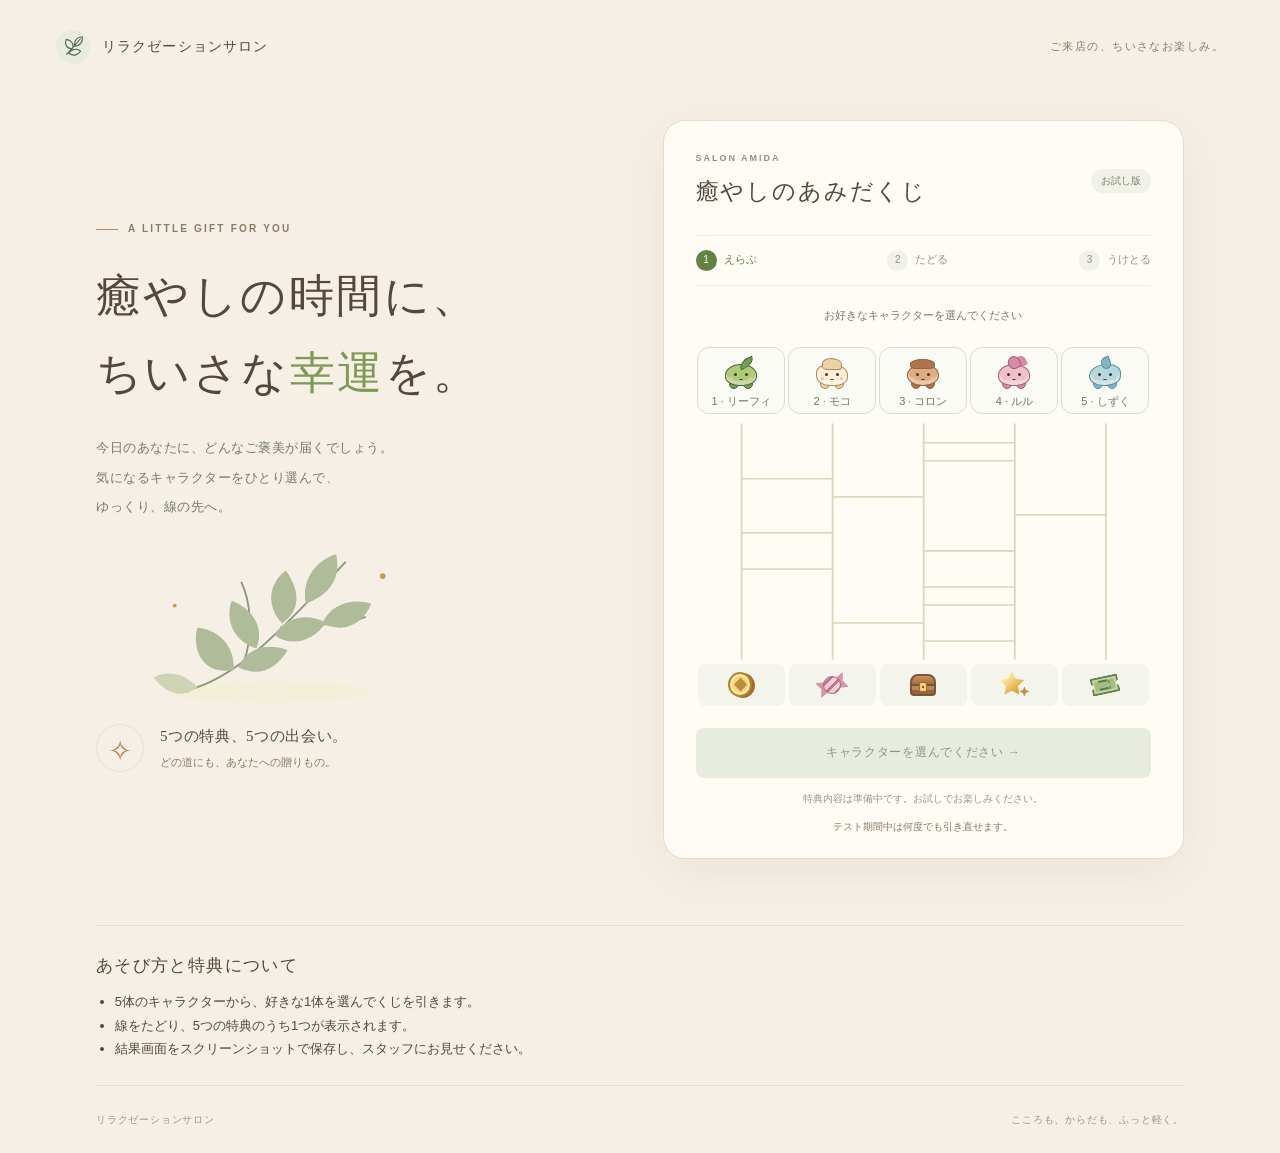
==== index.html @ 189f9cfc "Illustrate reward markers and reveal all goal prizes after the draw" ====
<!doctype html>
<html lang="ja">
<head>
  <meta charset="UTF-8">
  <meta name="viewport" content="width=device-width, initial-scale=1">
  <meta name="theme-color" content="#526657">
  <meta name="description" content="リラクゼーションサロンの、ちいさなお楽しみ。5つの特典につながるあみだくじ。">
  <title>癒やしのあみだくじ</title>
  <link rel="icon" href="./leaf.svg" type="image/svg+xml">
  <link rel="stylesheet" href="./style.css">
  <script src="./config.js" defer></script>
  <script src="./amida.js" defer></script>
  <script src="./storage.js" defer></script>
  <script src="./app.js" defer></script>
</head>
<body>
  <header class="site-header">
    <a class="brand" href="./" aria-label="トップページ"><img src="./leaf.svg" width="34" height="34" alt=""><span id="salon-name">リラクゼーションサロン</span></a>
    <span class="header-note">ご来店の、ちいさなお楽しみ。</span>
  </header>
  <main>
    <section class="intro" aria-labelledby="page-title">
      <p class="eyebrow"><span></span> A LITTLE GIFT FOR YOU</p>
      <h1 id="page-title">癒やしの時間に、<br>ちいさな<span class="accent">幸運</span>を。</h1>
      <p class="intro-copy">今日のあなたに、どんなご褒美が届くでしょう。<br>気になるキャラクターをひとり選んで、<br class="desktop-break">ゆっくり、線の先へ。</p>
      <div class="botanical" aria-hidden="true">
        <svg viewBox="0 0 300 180" fill="none"><ellipse cx="145" cy="160" rx="109" ry="11" fill="#e9e9df"/><path d="M63 157C115 143 165 88 226 23M119 128C129 98 126 65 116 44M157 92C191 88 221 91 247 81" stroke="#869682" stroke-width="2"/><path d="M108 137C73 143 64 112 70 92C94 95 110 113 108 137ZM132 114C104 105 100 80 106 64C128 72 141 93 132 114ZM159 88C140 66 147 44 163 32C178 53 179 74 159 88ZM184 67C179 42 195 21 216 15C221 39 211 57 184 67ZM113 134C124 109 150 110 165 116C151 138 133 144 113 134ZM151 100C165 78 189 78 205 87C192 107 168 113 151 100ZM201 88C211 66 234 61 253 67C244 88 225 99 201 88Z" fill="#a9b6a0"/><path d="M70 155C56 139 35 137 24 145C38 163 55 167 70 155Z" fill="#c6cebc"/><circle cx="265" cy="38" r="3" fill="#b8995f"/><circle cx="46" cy="69" r="2" fill="#b8995f"/></svg>
      </div>
      <div class="gift-note"><span class="gift-symbol" aria-hidden="true">✧</span><div><strong>5つの特典、5つの出会い。</strong><p>どの道にも、あなたへの贈りもの。</p></div></div>
    </section>

    <section class="game-card" aria-labelledby="game-title">
      <div class="card-heading"><div><p class="eyebrow">SALON AMIDA</p><h2 id="game-title">癒やしのあみだくじ</h2></div><span class="pill" id="preview-badge">お試し版</span></div>
      <ol class="steps" aria-label="くじの流れ"><li class="current" id="step-1" aria-current="step"><span>1</span>えらぶ</li><li id="step-2"><span>2</span>たどる</li><li id="step-3"><span>3</span>うけとる</li></ol>
      <p class="instruction" id="instruction" role="status" aria-live="polite">お好きなキャラクターを選んでください</p>
      <div class="board-wrap" id="result-board" role="region" aria-label="あみだくじの道と特典" tabindex="-1">
        <div class="choices" role="group" aria-label="キャラクターを選ぶ"></div>
        <div class="ladder-stage"><div id="walker" aria-hidden="true" hidden></div><svg id="ladder" viewBox="0 0 500 300" preserveAspectRatio="none" role="img" aria-label="5本の縦線を横線でつないだあみだくじ"><g id="lines"></g><path id="trace" fill="none" stroke="#b08d50" stroke-width="5" stroke-linecap="round" stroke-linejoin="round"/></svg></div>
        <div class="destinations" id="destinations" role="list" aria-label="5つの特典の到着地点"></div>
      </div>
      <button class="primary-button" id="start" type="button" disabled>キャラクターを選んでください <span aria-hidden="true">→</span></button>
      <p class="small-note" id="demo-note">特典内容は準備中です。お試しでお楽しみください。</p>
      <p class="participation-note" id="participation-note"></p>
      <noscript><p>あみだくじを使うには、ブラウザのJavaScriptを有効にしてください。</p></noscript>
    </section>
  </main>
  <section class="howto" aria-labelledby="howto-title"><h2 id="howto-title">あそび方と特典について</h2><ul><li>5体のキャラクターから、好きな1体を選んでくじを引きます。</li><li>線をたどり、5つの特典のうち1つが表示されます。</li><li>結果画面をスクリーンショットで保存し、スタッフにお見せください。</li></ul></section>
  <footer><span id="footer-name">RELAXATION SALON</span><p>こころも、からだも、ふっと軽く。</p></footer>
  <dialog id="result-dialog" aria-labelledby="result-title" aria-describedby="result-description">
    <div class="result-body"><p class="eyebrow">A GIFT FOR YOU</p><span id="result-icon" class="result-icon" aria-hidden="true"></span><p class="result-lead">あなたに届いたのは</p><h2 id="result-title"></h2><p id="result-description"></p><p id="result-date" class="small-note"></p><p class="result-disclaimer" id="result-disclaimer"></p><button class="primary-button" id="close-result" type="button" autofocus>結果の道をみる <span aria-hidden="true">→</span></button><p class="small-note">この画面をスクリーンショットで保存し、スタッフにお見せください。</p><button class="retry-button" id="retry" type="button" hidden>もう一度引く ↻</button></div>
  </dialog>
</body>
</html>
---- style.css ----
:root{color-scheme:light;--bg:#f7f6f0;--paper:#fffefa;--ink:#34483d;--muted:#778075;--green:#526657;--line:#d6ddcf;--gold:#b08d50;--serif:"Yu Mincho","Hiragino Mincho ProN",Georgia,serif;--sans:"Yu Gothic","Hiragino Kaku Gothic ProN",Meiryo,sans-serif}
*{box-sizing:border-box}body{margin:0;background:var(--bg);color:var(--ink);font-family:var(--sans);font-size:14px;line-height:1.8;-webkit-font-smoothing:antialiased}button,a{-webkit-tap-highlight-color:transparent}button{font:inherit;cursor:pointer}button:disabled{cursor:default}button:focus-visible,a:focus-visible{outline:3px solid var(--gold);outline-offset:5px}[hidden]{display:none!important}.site-header{max-width:1280px;margin:auto;padding:30px 56px;display:flex;align-items:center;justify-content:space-between;gap:24px}.brand{display:flex;gap:12px;align-items:center;text-decoration:none;color:var(--ink);font-size:14px;letter-spacing:.08em}.brand span{overflow-wrap:anywhere}.header-note{color:var(--muted);font-size:11px;letter-spacing:.13em}main{max-width:1168px;margin:26px auto 66px;padding:0 40px;display:grid;grid-template-columns:1fr 1.05fr;align-items:center;gap:70px}.intro{padding-top:15px}.eyebrow{font-size:10px;letter-spacing:.22em;font-weight:600;color:var(--muted);margin:0 0 20px;display:flex;align-items:center;gap:10px}.eyebrow>span{width:22px;height:1px;background:var(--gold)}h1{font-family:var(--serif);font-weight:500;font-size:clamp(31px,3.5vw,46px);line-height:1.7;letter-spacing:.055em;margin:0 0 22px}.accent{color:#819276}.intro-copy{color:#747c70;font-size:13px;line-height:2.3;letter-spacing:.04em;margin:0}.botanical{width:285px;margin:18px 0 10px 35px}.botanical svg{width:100%;display:block}.gift-note{display:flex;align-items:center;gap:16px;margin-top:12px}.gift-symbol{font-size:29px;font-weight:300;color:var(--gold);border:1px solid #e2e3d7;border-radius:50%;width:48px;height:48px;display:grid;place-items:center}.gift-note strong{font-family:var(--serif);font-weight:500;font-size:15px;letter-spacing:.04em}.gift-note p{font-size:11px;color:var(--muted);margin:3px 0 0}.game-card{background:var(--paper);border:1px solid #e4e7dc;border-radius:22px;padding:29px 32px 22px;box-shadow:0 15px 48px #394b3910;min-width:0}.card-heading{display:flex;justify-content:space-between;align-items:center;gap:12px}.card-heading .eyebrow{font-size:9px;margin-bottom:5px;color:#8c947f}h2{font-family:var(--serif);font-weight:500;letter-spacing:.08em;font-size:23px;margin:0}.pill{background:#f0f1e8;color:#7a846b;border-radius:30px;padding:3px 10px;font-size:10px;white-space:nowrap}.steps{list-style:none;display:flex;gap:12px;justify-content:space-between;margin:22px 0 20px;padding:14px 0;border-top:1px solid #eef0e8;border-bottom:1px solid #eef0e8;color:#8e9589;font-size:11px}.steps li{display:flex;align-items:center;gap:7px}.steps li>span{display:grid;place-items:center;width:21px;height:21px;border-radius:50%;background:#eff1ea;font-size:10px}.steps .current{color:var(--green)}.steps .current>span{color:white;background:var(--green)}.instruction{text-align:center;min-height:24px;font-size:11px;margin:0 0 17px;color:#747d70}.board-wrap{margin:0 0 22px}.choices,.destinations{display:grid;grid-template-columns:repeat(5,minmax(0,1fr));gap:0}.choice{justify-self:center;border:1px solid #d9decf;border-radius:50%;height:44px;width:44px;background:#fafbf5;color:#6c7c60;font:20px Georgia,serif;transition:background .18s,color .18s,transform .18s}.choice:hover:not(:disabled){background:#e7ecdf;transform:translateY(-2px)}.choice.selected{background:var(--green);color:white;border-color:var(--green);box-shadow:0 0 0 5px #eef1e8}.choice:disabled:not(.selected){opacity:.5}#ladder{display:block;width:100%;height:235px;overflow:visible;margin:10px 0 0}#lines{stroke:var(--line);stroke-width:2;stroke-linecap:round}.destinations{padding-top:5px;align-items:start;min-height:36px}.destination{justify-self:center;display:grid;place-items:center;min-height:30px;width:calc(100% - 8px);color:#a5af94;background:#f3f4ec;border-radius:8px;font-size:19px;padding:2px 3px;overflow-wrap:anywhere;text-align:center}.destination.won{color:#8e6a30;background:#f5eedf;font-size:11px;font-weight:600}.primary-button{display:flex;align-items:center;justify-content:center;gap:16px;width:100%;min-height:50px;padding:12px 15px;background:var(--green);border:1px solid transparent;border-radius:8px;color:#fff;font-size:12px;letter-spacing:.06em;transition:background .2s}.primary-button:hover:not(:disabled){background:#3e5444}.primary-button:disabled{color:#8d9684;background:#e8ecdf}.primary-button span{font-size:18px;line-height:1}.small-note{color:#919788;font-size:10px;text-align:center;margin:12px 0 0}.howto{max-width:1088px;margin:0 auto;display:flex;align-items:center;justify-content:space-between;gap:24px;padding:25px 0;border-top:1px solid #dfe3d7;border-bottom:1px solid #dfe3d7}.howto .eyebrow{margin:0;font-size:9px;white-space:nowrap}.howto>div{display:flex;align-items:center;gap:12px}.howto>div>span{font:italic 20px Georgia,serif;color:#a0ab91}.howto p{font-size:11px;color:#7a8373;margin:0}footer{display:flex;justify-content:space-between;max-width:1088px;margin:25px auto 24px;color:#92988b;font-size:10px;letter-spacing:.08em}footer p{margin:0}dialog{border:1px solid #e4e7dc;border-radius:22px;background:var(--paper);color:var(--ink);padding:0;max-width:calc(100% - 32px);width:420px;box-shadow:0 30px 100px #26372f30}dialog::backdrop{background:#293b3066;backdrop-filter:blur(5px)}.result-body{padding:36px;text-align:center}.result-body>.eyebrow{justify-content:center;margin-bottom:8px}.result-icon{display:block;font-size:64px;color:var(--gold);line-height:1.4}.result-lead{font-size:12px;color:var(--muted);margin:10px 0}.result-body h2{font-size:29px;overflow-wrap:anywhere}.result-body #result-description{font-size:14px;white-space:pre-line;overflow-wrap:anywhere;margin:18px 0 25px}.result-disclaimer{font-size:11px;color:var(--muted);margin:0 0 22px}
@media(min-width:1400px){main{margin-top:55px;margin-bottom:85px}}
@media(max-width:1000px){.site-header{padding:24px 32px}main{gap:34px;padding:0 32px}.howto,footer{margin-left:32px;margin-right:32px}.howto{gap:14px}.howto>div{gap:6px}.game-card{padding:25px 22px}.botanical{width:235px;margin-left:10px}h2{font-size:20px}}
@media(max-width:760px){.site-header{padding:20px 22px}.brand{font-size:12px;gap:9px}.header-note{display:none}main{display:flex;flex-direction:column;gap:28px;padding:0 20px;margin:10px auto 35px;max-width:540px}.intro{text-align:center;padding-top:4px;width:100%}.intro>.eyebrow{justify-content:center;font-size:9px;margin-bottom:12px}h1{font-size:32px;line-height:1.55;margin-bottom:15px}.intro-copy{font-size:11px;line-height:2}.desktop-break{display:none}.botanical,.gift-note{display:none}.game-card{width:100%;padding:24px 20px 20px;border-radius:18px}.card-heading h2{font-size:21px}.steps{margin-top:20px}.instruction{font-size:10px}.choice{width:43px;height:43px}#ladder{height:220px}.howto{max-width:500px;margin:0 auto;padding:24px 20px;align-items:flex-start;flex-direction:column;gap:13px}.howto>.eyebrow{margin-bottom:2px}.howto>div{gap:14px}footer{max-width:500px;padding:0 20px;margin:22px auto;gap:12px;flex-wrap:wrap;font-size:9px}.small-note{font-size:9px}}
@media(prefers-reduced-motion:reduce){*{transition:none!important;scroll-behavior:auto!important}}
:root{--bg:#f6efe5;--paper:#fffbf5;--ink:#53483b;--muted:#897c6a;--green:#628344;--line:#d9d8c0;--gold:#b08b53}.accent{color:#7e9a56}.game-card{border-color:#e7dccb}.participation-note{text-align:center;font-size:10px;color:#867963;margin:10px 0 0}.botanical svg{filter:sepia(.12) saturate(1.35)}.result-disclaimer{margin-top:16px}.instruction{overflow-wrap:anywhere}.choice{min-width:44px;min-height:44px}

/* Mascots: each body, tuft and palette is shared by the picker and the walker. */
.choice {
  display: grid;
  justify-items: center;
  align-content: end;
  gap: 4px;
  width: calc(100% - 3px);
  height: 67px;
  padding: 6px 1px 4px;
  border-radius: 12px;
  font: inherit;
}
.choice.selected { background: #e2ecd4; color: #344a29; box-shadow: none; border-color: var(--green); }
.character-name { font-size: clamp(8px, 2.2vw, 11px); line-height: 1.25; overflow-wrap: anywhere; }
.ladder-stage { position: relative; margin-top: 10px; }
.ladder-stage #ladder { margin-top: 0; }
#walker { position: absolute; z-index: 1; transform: translate(-50%, -85%); pointer-events: none; }
.mascot {
  --skin: #afca78;
  --detail: #739d54;
  --edge: #536344;
  position: relative;
  display: inline-block;
  width: 36px;
  height: 36px;
}
.mascot-body {
  display: block;
  position: absolute;
  inset: 9px 2px 5px;
  background: var(--skin);
  border: 1.4px solid var(--edge);
  border-radius: 55% 55% 47% 47%;
  box-shadow: inset 0 -4px #ffffff54;
}
.mascot-body::before {
  content: "";
  position: absolute;
  width: 13px;
  height: 8px;
  top: -7px;
  left: 13px;
  background: var(--detail);
  border: 1.2px solid var(--edge);
  border-radius: 90% 0 90% 0;
  transform: rotate(-19deg);
}
.mascot-face {
  position: absolute;
  width: 3px;
  height: 3px;
  top: 8px;
  left: 8px;
  border-radius: 50%;
  background: #42382e;
  box-shadow: 11px 0 #42382e, -4px 4px #f5bda5, 15px 4px #f5bda5;
}
.mascot-face::after {
  content: "";
  position: absolute;
  top: 4px;
  left: 5px;
  width: 4px;
  height: 2px;
  border: solid #42382e;
  border-width: 0 0 1px;
  border-radius: 0 0 50% 50%;
}
.mascot-feet::before, .mascot-feet::after {
  content: "";
  position: absolute;
  bottom: 2px;
  left: 6px;
  width: 8px;
  height: 8px;
  border-radius: 50%;
  background: var(--detail);
  border: 1px solid var(--edge);
}
.mascot-feet::after { left: auto; right: 6px; }
.mascot--cloud { --skin: #fff0d3; --edge: #a88661; --detail: #eed2a2; }
.mascot--cloud .mascot-body { border-radius: 40% 50% 40% 45%; }
.mascot--cloud .mascot-body::before { width: 18px; height: 10px; left: 5px; border-radius: 55% 65% 28% 35%; transform: none; }
.mascot--nut { --skin: #dfac7f; --edge: #986244; --detail: #ad744e; }
.mascot--nut .mascot-body { border-radius: 50% 50% 48% 48%; }
.mascot--nut .mascot-body::before { width: 23px; height: 8px; top: -6px; left: 2px; border-radius: 70% 70% 40% 40%; transform: none; }
.mascot--petal { --skin: #f1bfc9; --edge: #9a6172; --detail: #d88ba6; }
.mascot--petal .mascot-body::before { width: 10px; height: 11px; left: 9px; top: -9px; border-radius: 55% 55% 20% 50%; transform: rotate(-26deg); box-shadow: 7px 2px 0 -1px var(--detail); }
.mascot--dew { --skin: #b3d9df; --edge: #5b8f95; --detail: #83b6c3; }
.mascot--dew .mascot-body { border-radius: 65% 45% 55% 52%; }
.mascot--dew .mascot-body::before { width: 8px; height: 10px; left: 11px; top: -8px; border-radius: 70% 10% 65% 55%; transform: rotate(-24deg); }
#walker[data-motion="walk"] .mascot { animation: mascot-stride .32s ease-in-out infinite alternate; }
#walker[data-motion="run"] .mascot { animation: mascot-stride .13s ease-in-out infinite alternate; }
#walker[data-motion="jump"] .mascot { animation: mascot-jump .6s ease-in-out both; }
#walker[data-motion="walk"] .mascot-feet::before,
#walker[data-motion="walk"] .mascot-feet::after { animation: mascot-step .32s ease-in-out infinite alternate; }
#walker[data-motion="run"] .mascot-feet::before,
#walker[data-motion="run"] .mascot-feet::after { animation: mascot-step .13s ease-in-out infinite alternate; }
#walker .mascot-feet::after { animation-direction: alternate-reverse !important; }
@keyframes mascot-stride { from { transform: translateY(0) rotate(-7deg); } to { transform: translateY(-4px) rotate(7deg); } }
@keyframes mascot-step { from { transform: translateX(-3px); } to { transform: translate(3px, -4px); } }
@keyframes mascot-jump {
  0%, 100% { transform: translateY(0); }
  15%, 85% { transform: translateY(1px) scaleY(.88); }
  50% { transform: translateY(-26px) scaleY(1.06); }
}
.howto { display: block; }
.howto h2 { font-size: 17px; }
.howto ul { padding-left: 1.45em; margin: 9px 0 0; color: var(--ink); font-size: 13px; }
.retry-button {
  min-height: 44px;
  margin-top: 12px;
  padding: 6px 18px;
  border: 1px solid #c4cdb8;
  border-radius: 8px;
  color: var(--ink);
  background: #f0f3e8;
}
@media (max-width: 760px) { .choice { height: 63px; } }
@media (prefers-reduced-motion: reduce) { #walker .mascot { animation: none; } }

/* Illustrated rewards share the same proportions on the board and in the result. */
.destination {
  align-self: stretch;
  align-content: start;
  gap: 3px;
  padding: 6px 3px;
  width: calc(100% - 4px);
}
.destination.won {
  outline: 1px solid #b98d48;
  outline-offset: -1px;
}
.goal-title {
  color: var(--ink);
  font-size: 11px;
  font-weight: 600;
  line-height: 1.35;
  overflow-wrap: anywhere;
}
.goal-badge {
  color: #75501e;
  font-size: 9px;
  line-height: 1.3;
}
.reward-art {
  position: relative;
  display: inline-block;
  flex-shrink: 0;
  width: 30px;
  height: 30px;
}
.reward-art i, .reward-art::before, .reward-art::after {
  position: absolute;
  display: block;
}
.reward-art::before, .reward-art::after { content: ""; }
.reward-art--star::before {
  inset: 1px 5px 4px 0;
  background: linear-gradient(138deg, #fff0a7 23%, #e0a345 74%);
  clip-path: polygon(50% 0, 65% 33%, 100% 38%, 74% 62%, 80% 97%, 50% 81%, 20% 97%, 26% 62%, 0 38%, 35% 33%);
}
.reward-art--star::after {
  inset: 17px 0 3px 20px;
  background: #ca8d3e;
  clip-path: polygon(50% 0, 65% 35%, 100% 50%, 65% 65%, 50% 100%, 35% 65%, 0 50%, 35% 35%);
}
.reward-art--chest::before {
  inset: 4px 2px 14px;
  border: 2px solid #795637;
  border-radius: 8px 8px 1px 1px;
  background: linear-gradient(to bottom, #cc9360, #a56b43);
}
.reward-art--chest::after {
  inset: 14px 2px 4px;
  border: 2px solid #795637;
  border-radius: 1px 1px 4px 4px;
  background: linear-gradient(to bottom, #bc8658 45%, #9a633e 45%);
}
.reward-art--chest i {
  z-index: 1;
  inset: 12px 11px 8px;
  border: 1px solid #9f6e28;
  border-radius: 2px;
  background: radial-gradient(circle, #895424 1px, #f4cf7b 1.5px);
}
.reward-art--coin::before {
  inset: 2px 4px 3px 2px;
  border: 2px solid #b48235;
  border-radius: 50%;
  background: #f6d77e;
  box-shadow: 3px 1px #a86d2e, inset 0 0 0 2px #fff0ae;
}
.reward-art--coin::after {
  inset: 8px 9px 8px 8px;
  background: #c18b3d;
  clip-path: polygon(50% 0, 100% 50%, 50% 100%, 0 50%);
}
.reward-art--ticket::before {
  inset: 6px 1px;
  border-radius: 2px;
  background: #a2be83;
  box-shadow: inset 0 0 0 2px #66834d, inset 0 0 0 4px #c6d5a7;
  clip-path: polygon(0 0, 100% 0, 100% 32%, 90% 43%, 90% 57%, 100% 68%, 100% 100%, 0 100%, 0 68%, 10% 57%, 10% 43%, 0 32%);
  transform: rotate(-12deg);
}
.reward-art--ticket::after {
  inset: 10px 12px 10px 9px;
  border: solid #5e7847;
  border-width: 2px 0;
  transform: rotate(-12deg);
}
.reward-art--ticket i {
  z-index: 1;
  left: 19px;
  top: 10px;
  height: 9px;
  border-left: 1px dashed #5e7847;
  transform: rotate(-12deg);
}
.reward-art--candy::before {
  inset: 5px 0;
  background: #d894a5;
  clip-path: polygon(0 10%, 33% 25%, 67% 25%, 100% 10%, 88% 50%, 100% 90%, 67% 75%, 33% 75%, 0 90%, 12% 50%);
  transform: rotate(-22deg);
}
.reward-art--candy::after {
  inset: 6px;
  border: 1.5px solid #a96980;
  border-radius: 50%;
  background: repeating-linear-gradient(135deg, #efd0d6 0 4px, #bd7790 4px 7px);
}
.result-icon { display: grid; place-items: center; min-height: 74px; }
.result-icon .reward-art { transform: scale(2); }
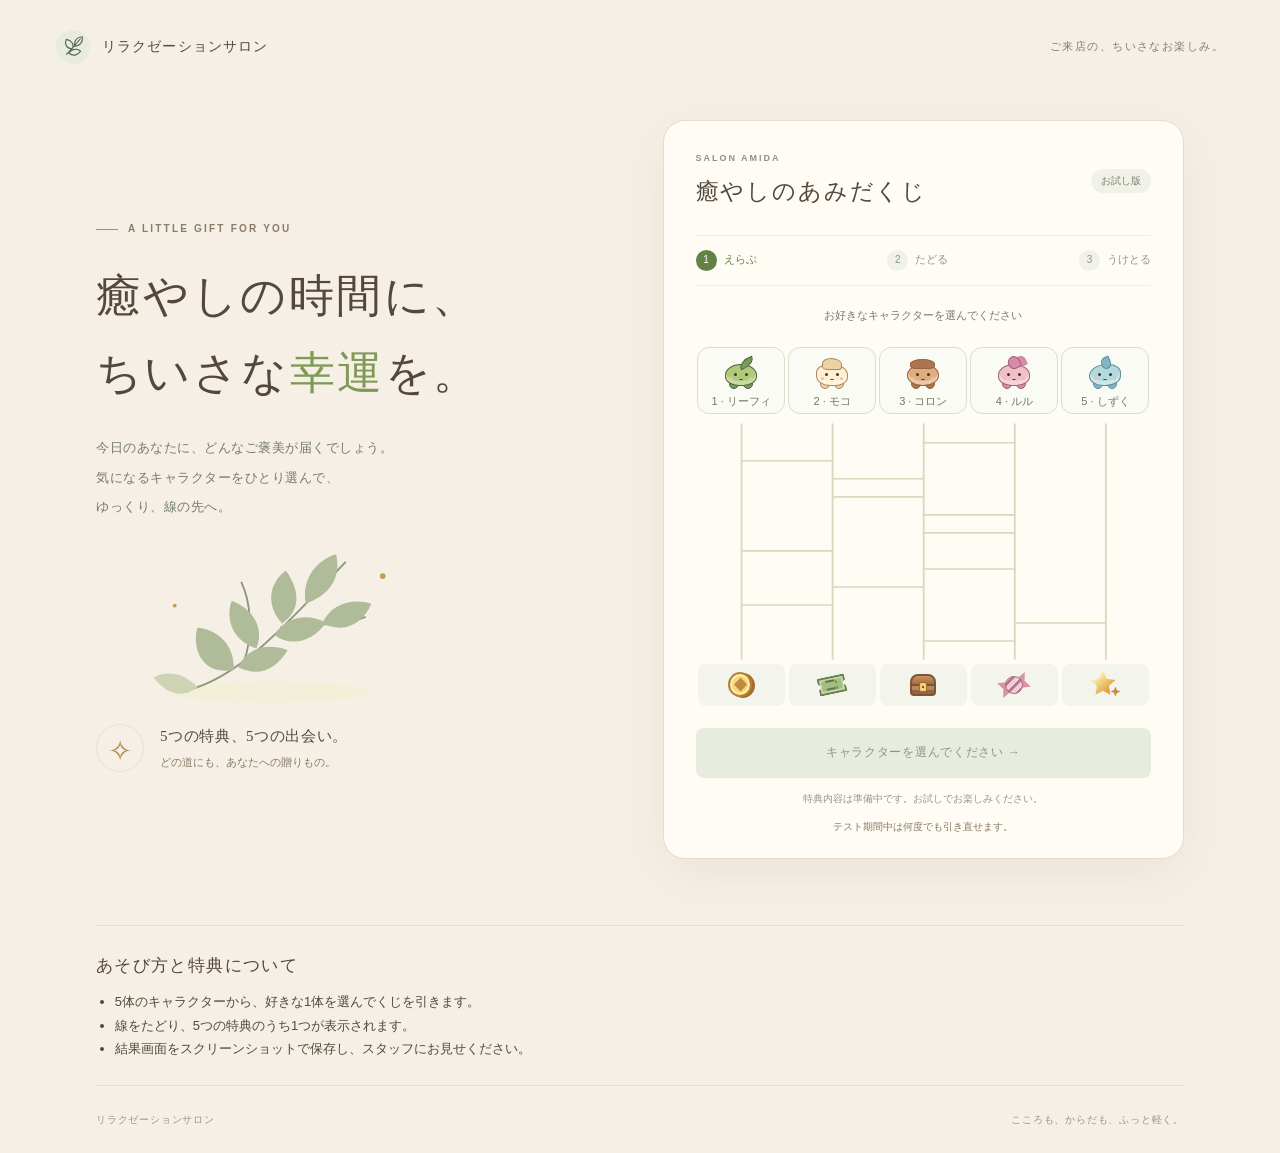
==== commit db427af7: "Add staff-only Google Sheets logging for amida and roulette" ====
--- a/index.html
+++ b/index.html
@@ -11,6 +11,7 @@
   <script src="./config.js" defer></script>
   <script src="./amida.js" defer></script>
   <script src="./storage.js" defer></script>
+  <script src="./draw-log.js" defer></script>
   <script src="./app.js" defer></script>
 </head>
 <body>
@@ -47,7 +48,7 @@
   <section class="howto" aria-labelledby="howto-title"><h2 id="howto-title">あそび方と特典について</h2><ul><li>5体のキャラクターから、好きな1体を選んでくじを引きます。</li><li>線をたどり、5つの特典のうち1つが表示されます。</li><li>結果画面をスクリーンショットで保存し、スタッフにお見せください。</li></ul></section>
   <footer><span id="footer-name">RELAXATION SALON</span><p>こころも、からだも、ふっと軽く。</p></footer>
   <dialog id="result-dialog" aria-labelledby="result-title" aria-describedby="result-description">
-    <div class="result-body"><p class="eyebrow">A GIFT FOR YOU</p><span id="result-icon" class="result-icon" aria-hidden="true"></span><p class="result-lead">あなたに届いたのは</p><h2 id="result-title"></h2><p id="result-description"></p><p id="result-date" class="small-note"></p><p class="result-disclaimer" id="result-disclaimer"></p><button class="primary-button" id="close-result" type="button" autofocus>結果の道をみる <span aria-hidden="true">→</span></button><p class="small-note">この画面をスクリーンショットで保存し、スタッフにお見せください。</p><button class="retry-button" id="retry" type="button" hidden>もう一度引く ↻</button></div>
+    <div class="result-body"><p class="eyebrow">A GIFT FOR YOU</p><span id="result-icon" class="result-icon" aria-hidden="true"></span><p class="result-lead">あなたに届いたのは</p><h2 id="result-title"></h2><p id="result-description"></p><p id="result-date" class="small-note"></p><div id="draw-log" class="small-note" hidden></div><p class="result-disclaimer" id="result-disclaimer"></p><button class="primary-button" id="close-result" type="button" autofocus>結果の道をみる <span aria-hidden="true">→</span></button><p class="small-note">この画面をスクリーンショットで保存し、スタッフにお見せください。</p><button class="retry-button" id="retry" type="button" hidden>もう一度引く ↻</button></div>
   </dialog>
 </body>
 </html>
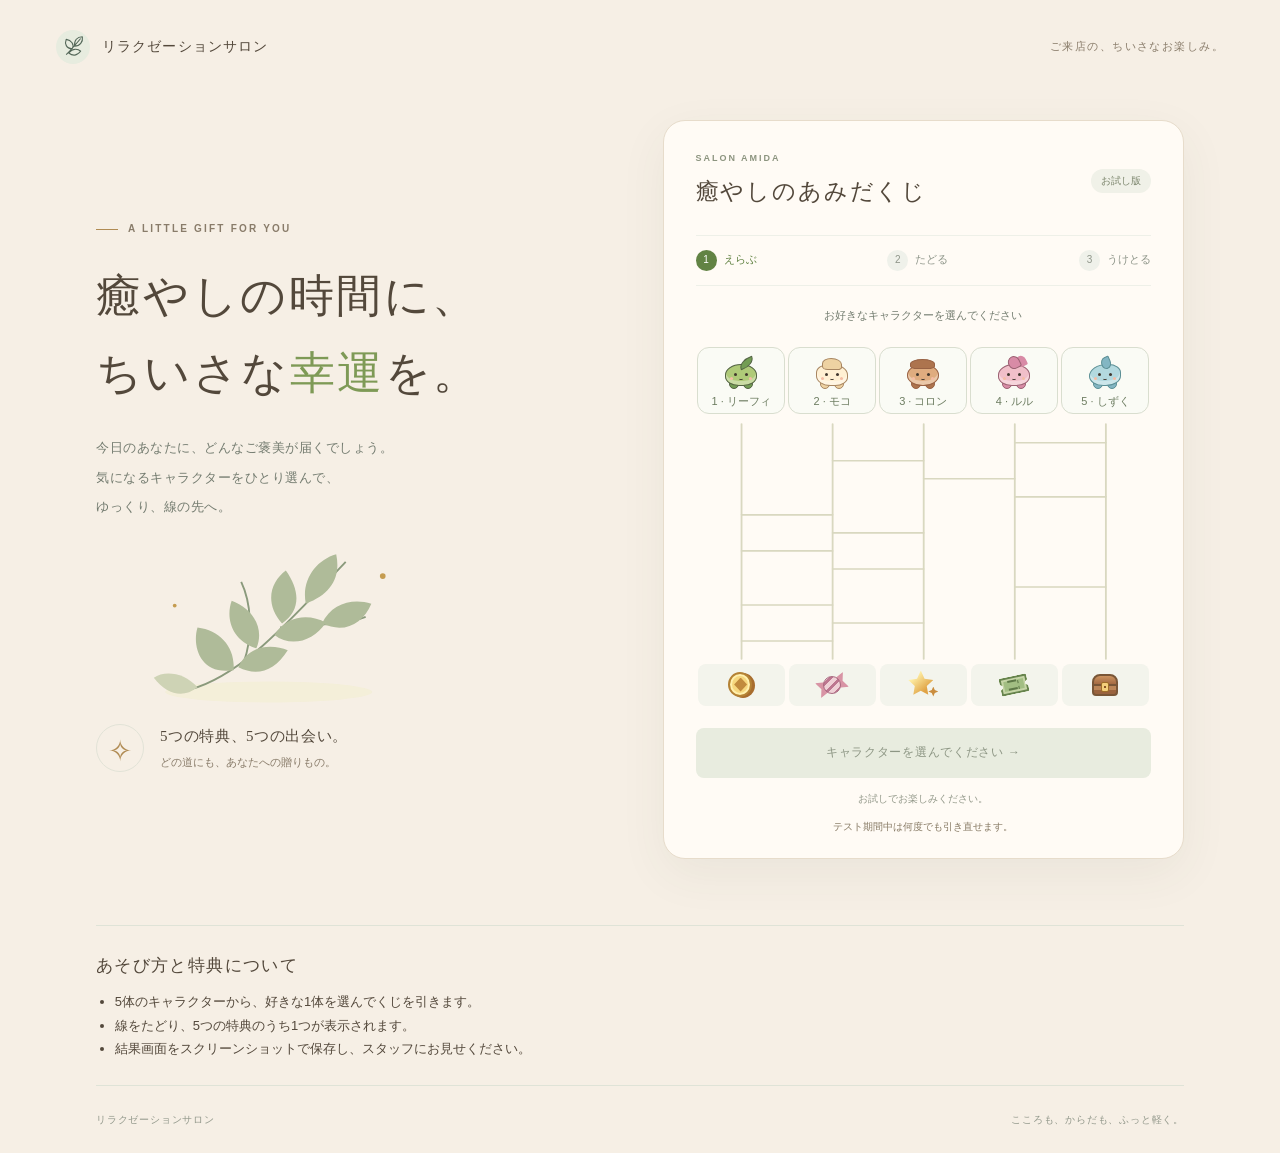
==== commit bee1d9bd: "Set the five prize ranks and add anonymous GAS draws" ====
--- a/index.html
+++ b/index.html
@@ -8,10 +8,10 @@
   <title>癒やしのあみだくじ</title>
   <link rel="icon" href="./leaf.svg" type="image/svg+xml">
   <link rel="stylesheet" href="./style.css">
+  <script src="./draw-log.js?v=2" defer></script>
   <script src="./config.js" defer></script>
   <script src="./amida.js" defer></script>
   <script src="./storage.js" defer></script>
-  <script src="./draw-log.js" defer></script>
   <script src="./app.js" defer></script>
 </head>
 <body>
@@ -40,15 +40,15 @@
         <div class="destinations" id="destinations" role="list" aria-label="5つの特典の到着地点"></div>
       </div>
       <button class="primary-button" id="start" type="button" disabled>キャラクターを選んでください <span aria-hidden="true">→</span></button>
-      <p class="small-note" id="demo-note">特典内容は準備中です。お試しでお楽しみください。</p>
+      <p class="small-note" id="demo-note">お試しでお楽しみください。</p>
       <p class="participation-note" id="participation-note"></p>
       <noscript><p>あみだくじを使うには、ブラウザのJavaScriptを有効にしてください。</p></noscript>
     </section>
   </main>
   <section class="howto" aria-labelledby="howto-title"><h2 id="howto-title">あそび方と特典について</h2><ul><li>5体のキャラクターから、好きな1体を選んでくじを引きます。</li><li>線をたどり、5つの特典のうち1つが表示されます。</li><li>結果画面をスクリーンショットで保存し、スタッフにお見せください。</li></ul></section>
   <footer><span id="footer-name">RELAXATION SALON</span><p>こころも、からだも、ふっと軽く。</p></footer>
-  <dialog id="result-dialog" aria-labelledby="result-title" aria-describedby="result-description">
-    <div class="result-body"><p class="eyebrow">A GIFT FOR YOU</p><span id="result-icon" class="result-icon" aria-hidden="true"></span><p class="result-lead">あなたに届いたのは</p><h2 id="result-title"></h2><p id="result-description"></p><p id="result-date" class="small-note"></p><div id="draw-log" class="small-note" hidden></div><p class="result-disclaimer" id="result-disclaimer"></p><button class="primary-button" id="close-result" type="button" autofocus>結果の道をみる <span aria-hidden="true">→</span></button><p class="small-note">この画面をスクリーンショットで保存し、スタッフにお見せください。</p><button class="retry-button" id="retry" type="button" hidden>もう一度引く ↻</button></div>
+  <dialog id="result-dialog" aria-labelledby="result-heading">
+    <div class="result-body"><p class="eyebrow">A GIFT FOR YOU</p><span id="result-icon" class="result-icon" aria-hidden="true"></span><p class="result-lead">あなたに届いたのは</p><span id="result-rank" class="award-rank" hidden></span><h2 id="result-heading"><span id="result-title"></span><span id="result-discount" class="award-detail" hidden></span></h2><p id="result-date" class="small-note"></p><div id="draw-log" class="small-note" hidden></div><p class="result-disclaimer" id="result-disclaimer"></p><button class="primary-button" id="close-result" type="button" autofocus>結果の道をみる <span aria-hidden="true">→</span></button><p class="small-note">この画面をスクリーンショットで保存し、スタッフにお見せください。</p><button class="retry-button" id="retry" type="button" hidden>もう一度引く ↻</button></div>
   </dialog>
 </body>
 </html>
--- a/style.css
+++ b/style.css
@@ -240,3 +240,6 @@
 }
 .result-icon { display: grid; place-items: center; min-height: 74px; }
 .result-icon .reward-art { transform: scale(2); }
+
+.award-detail { display: block; font-size: .5em; margin-top: .2em; letter-spacing: 0; }
+    .award-rank { display: block; font-size: 13px; font-weight: 700; }
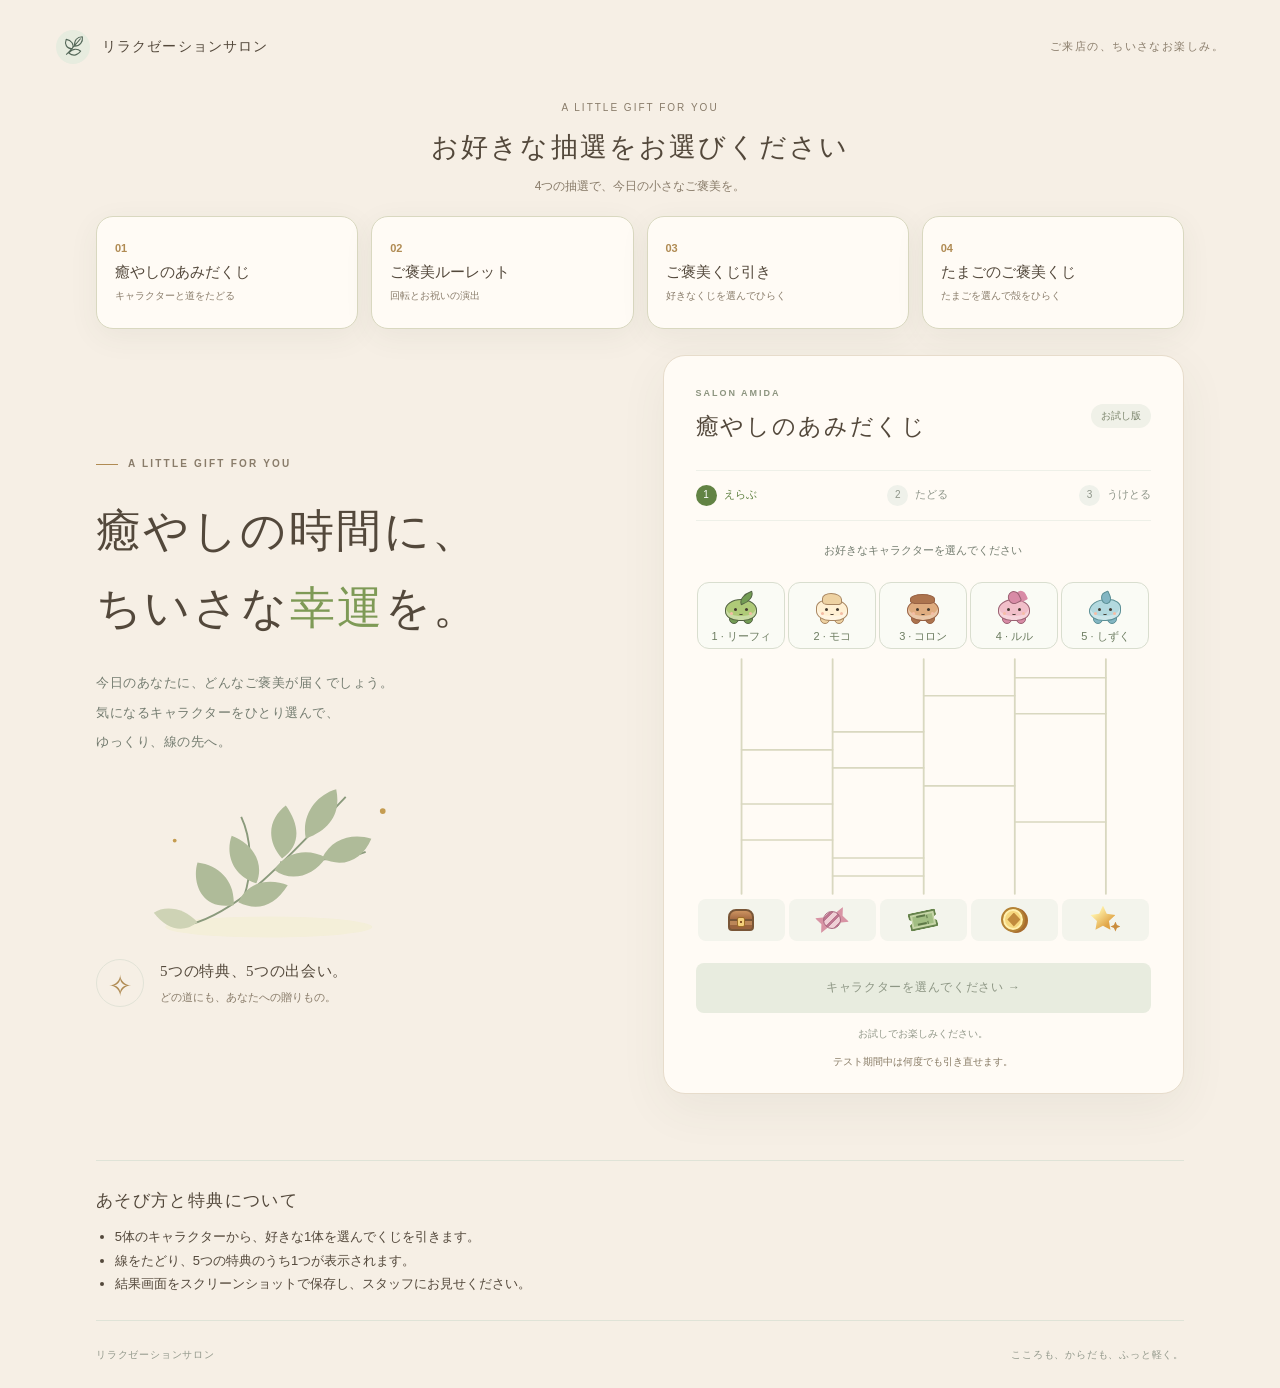
==== commit b79a5cde: "Integrate ru-retto lottery into amida design and 5-column GAS draw management" ====
--- a/index.html
+++ b/index.html
@@ -19,6 +19,16 @@
     <a class="brand" href="./" aria-label="トップページ"><img src="./leaf.svg" width="34" height="34" alt=""><span id="salon-name">リラクゼーションサロン</span></a>
     <span class="header-note">ご来店の、ちいさなお楽しみ。</span>
   </header>
+
+  <nav class="draw-menu" id="draw-menu" aria-label="抽選ゲーム一覧">
+    <div class="draw-menu__heading"><span>A LITTLE GIFT FOR YOU</span><h2>お好きな抽選をお選びください</h2><p>4つの抽選で、今日の小さなご褒美を。</p></div>
+    <div class="draw-menu__grid">
+      <a href="./" aria-current="page"><span class="draw-menu__number">01</span><strong>癒やしのあみだくじ</strong><small>キャラクターと道をたどる</small></a>
+      <a href="roulette/"><span class="draw-menu__number">02</span><strong>ご褒美ルーレット</strong><small>回転とお祝いの演出</small></a>
+      <a href="kuji/"><span class="draw-menu__number">03</span><strong>ご褒美くじ引き</strong><small>好きなくじを選んでひらく</small></a>
+      <a href="egg/"><span class="draw-menu__number">04</span><strong>たまごのご褒美くじ</strong><small>たまごを選んで殻をひらく</small></a>
+    </div>
+  </nav>
   <main>
     <section class="intro" aria-labelledby="page-title">
       <p class="eyebrow"><span></span> A LITTLE GIFT FOR YOU</p>
--- a/style.css
+++ b/style.css
@@ -243,3 +243,6 @@
 
 .award-detail { display: block; font-size: .5em; margin-top: .2em; letter-spacing: 0; }
     .award-rank { display: block; font-size: 13px; font-weight: 700; }
+
+/* ru-retto統合：amida既存デザインに合わせた抽選メニュー */
+.draw-menu{max-width:1168px;margin:0 auto;padding:0 40px}.draw-menu__heading{text-align:center;margin:0 0 18px}.draw-menu__heading>span{font-size:10px;letter-spacing:.2em;color:var(--muted)}.draw-menu__heading h2{font:500 clamp(19px,2.6vw,27px)/1.6 var(--serif);margin:7px 0;color:var(--ink)}.draw-menu__heading p{font-size:12px;color:var(--muted);margin:0}.draw-menu__grid{display:grid;grid-template-columns:repeat(4,minmax(0,1fr));gap:13px}.draw-menu__grid a{min-height:113px;display:flex;flex-direction:column;justify-content:center;gap:3px;text-decoration:none;color:var(--ink);padding:18px;background:var(--paper);border:1px solid var(--line);border-radius:17px;box-shadow:0 8px 30px #394b3910}.draw-menu__grid a:hover,.draw-menu__grid a:focus-visible{border-color:var(--gold);background:#fffdf7}.draw-menu__number{font:600 11px/1.5 var(--sans);color:var(--gold)}.draw-menu__grid strong{font:500 15px/1.6 var(--serif)}.draw-menu__grid small{font-size:10px;color:var(--muted)}@media(max-width:800px){.draw-menu{padding:0 18px}.draw-menu__grid{grid-template-columns:repeat(2,minmax(0,1fr));gap:9px}.draw-menu__grid a{min-height:99px;padding:12px}.draw-menu__grid strong{font-size:14px}}@media(max-width:360px){.draw-menu__grid{grid-template-columns:1fr}}
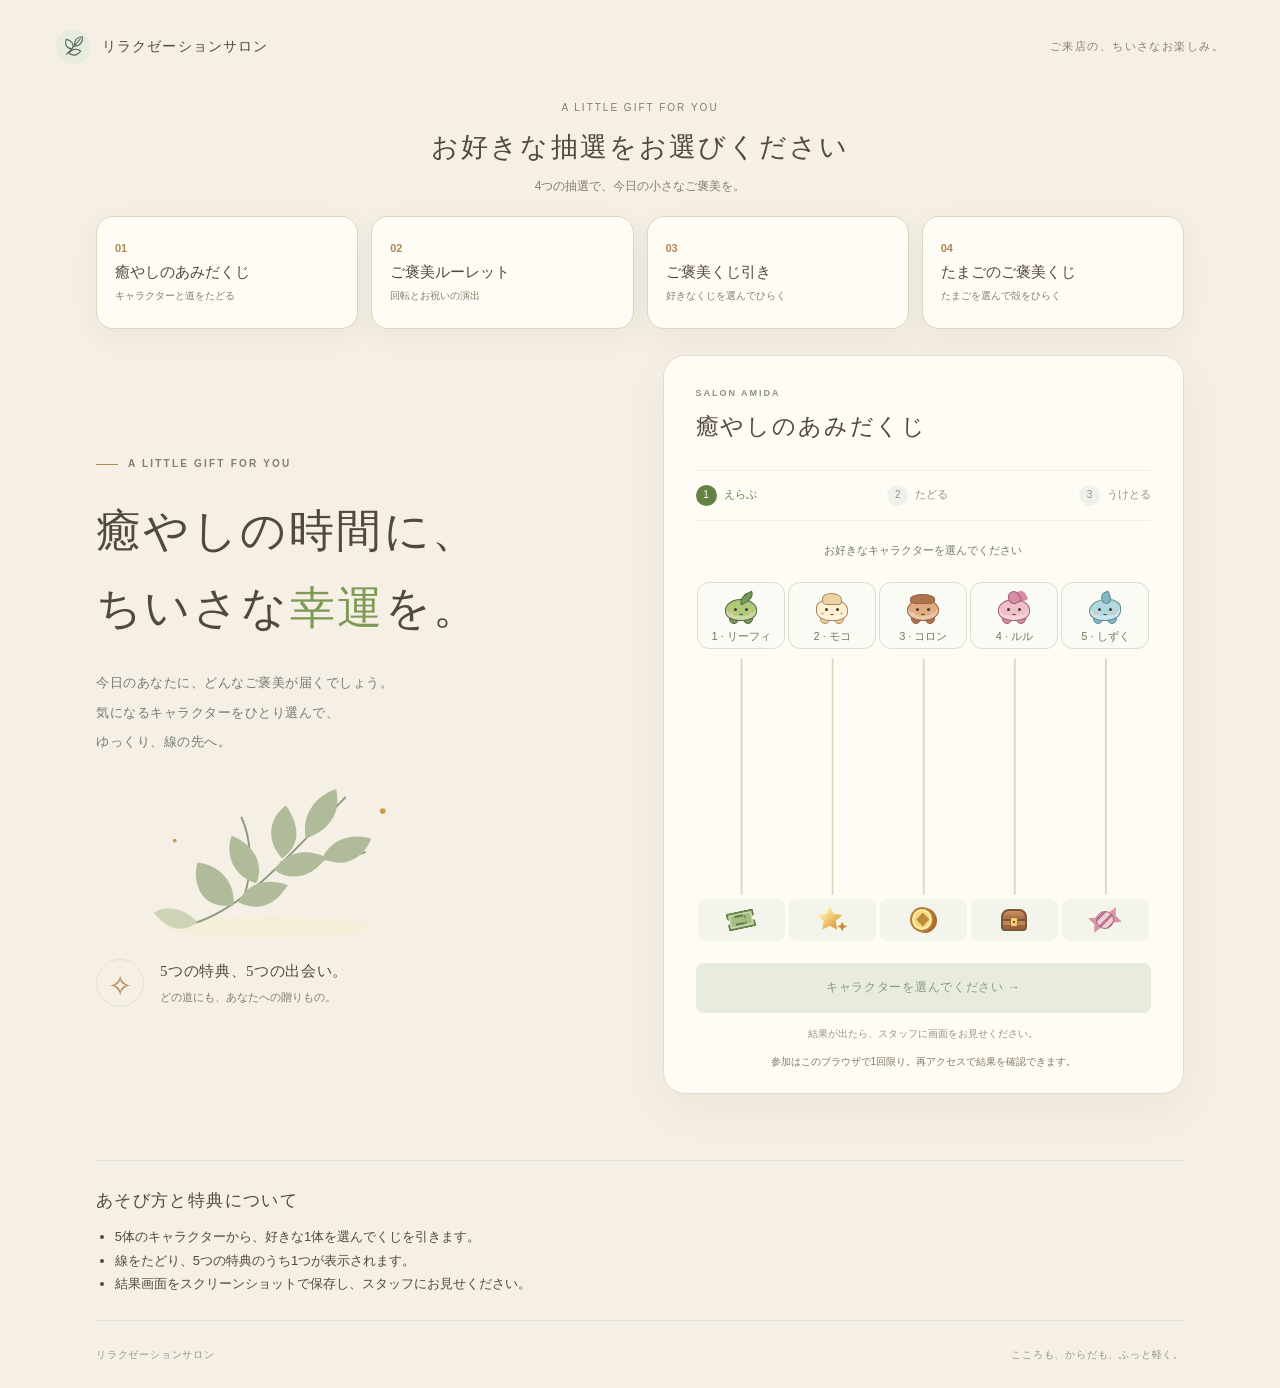
==== commit 1975eaa5: "Prepare GitHub-hosted games with JSON POST transport; await live API verification" ====
--- a/index.html
+++ b/index.html
@@ -8,11 +8,11 @@
   <title>癒やしのあみだくじ</title>
   <link rel="icon" href="./leaf.svg" type="image/svg+xml">
   <link rel="stylesheet" href="./style.css">
-  <script src="./draw-log.js?v=2" defer></script>
-  <script src="./config.js" defer></script>
-  <script src="./amida.js" defer></script>
-  <script src="./storage.js" defer></script>
-  <script src="./app.js" defer></script>
+  <script src="./draw-log.js?v=20261119-json1" defer></script>
+  <script src="./config.js?v=20261119-json1" defer></script>
+  <script src="./amida.js?v=20261119-json1" defer></script>
+  <script src="./storage.js?v=20261119-json1" defer></script>
+  <script src="./app.js?v=20261119-json1" defer></script>
 </head>
 <body>
   <header class="site-header">
@@ -62,3 +62,4 @@
   </dialog>
 </body>
 </html>
+
--- a/style.css
+++ b/style.css
@@ -4,8 +4,10 @@
 @media(max-width:1000px){.site-header{padding:24px 32px}main{gap:34px;padding:0 32px}.howto,footer{margin-left:32px;margin-right:32px}.howto{gap:14px}.howto>div{gap:6px}.game-card{padding:25px 22px}.botanical{width:235px;margin-left:10px}h2{font-size:20px}}
 @media(max-width:760px){.site-header{padding:20px 22px}.brand{font-size:12px;gap:9px}.header-note{display:none}main{display:flex;flex-direction:column;gap:28px;padding:0 20px;margin:10px auto 35px;max-width:540px}.intro{text-align:center;padding-top:4px;width:100%}.intro>.eyebrow{justify-content:center;font-size:9px;margin-bottom:12px}h1{font-size:32px;line-height:1.55;margin-bottom:15px}.intro-copy{font-size:11px;line-height:2}.desktop-break{display:none}.botanical,.gift-note{display:none}.game-card{width:100%;padding:24px 20px 20px;border-radius:18px}.card-heading h2{font-size:21px}.steps{margin-top:20px}.instruction{font-size:10px}.choice{width:43px;height:43px}#ladder{height:220px}.howto{max-width:500px;margin:0 auto;padding:24px 20px;align-items:flex-start;flex-direction:column;gap:13px}.howto>.eyebrow{margin-bottom:2px}.howto>div{gap:14px}footer{max-width:500px;padding:0 20px;margin:22px auto;gap:12px;flex-wrap:wrap;font-size:9px}.small-note{font-size:9px}}
 @media(prefers-reduced-motion:reduce){*{transition:none!important;scroll-behavior:auto!important}}
-:root{--bg:#f6efe5;--paper:#fffbf5;--ink:#53483b;--muted:#897c6a;--green:#628344;--line:#d9d8c0;--gold:#b08b53}.accent{color:#7e9a56}.game-card{border-color:#e7dccb}.participation-note{text-align:center;font-size:10px;color:#867963;margin:10px 0 0}.botanical svg{filter:sepia(.12) saturate(1.35)}.result-disclaimer{margin-top:16px}.instruction{overflow-wrap:anywhere}.choice{min-width:44px;min-height:44px}
-
+:root{--bg:#f6efe5;--paper:#fffbf5;--ink:#53483b;--muted:#897c6a;--green:#628344;--line:#d9d8c0;--gold:#b08b53}.accent{color:#7e9a56}.game-card{border-color:#e7dccb}.participation-note{text-align:center;font-size:10px;color:#867963;margin:10px 0 0}.botanical svg{filter:sepia(.12) saturate(1.35)}.result-disclaimer{margin-top:16px}.instruction{overflow-wrap:anywhere}.choice{min-width:44px;min-height:44px}
+
+/* 長い受付番号も小さな画面で折り返す。 */
+#draw-log, #instruction { overflow-wrap: anywhere; }
 /* Mascots: each body, tuft and palette is shared by the picker and the walker. */
 .choice {
   display: grid;
@@ -246,3 +248,4 @@
 
 /* ru-retto統合：amida既存デザインに合わせた抽選メニュー */
 .draw-menu{max-width:1168px;margin:0 auto;padding:0 40px}.draw-menu__heading{text-align:center;margin:0 0 18px}.draw-menu__heading>span{font-size:10px;letter-spacing:.2em;color:var(--muted)}.draw-menu__heading h2{font:500 clamp(19px,2.6vw,27px)/1.6 var(--serif);margin:7px 0;color:var(--ink)}.draw-menu__heading p{font-size:12px;color:var(--muted);margin:0}.draw-menu__grid{display:grid;grid-template-columns:repeat(4,minmax(0,1fr));gap:13px}.draw-menu__grid a{min-height:113px;display:flex;flex-direction:column;justify-content:center;gap:3px;text-decoration:none;color:var(--ink);padding:18px;background:var(--paper);border:1px solid var(--line);border-radius:17px;box-shadow:0 8px 30px #394b3910}.draw-menu__grid a:hover,.draw-menu__grid a:focus-visible{border-color:var(--gold);background:#fffdf7}.draw-menu__number{font:600 11px/1.5 var(--sans);color:var(--gold)}.draw-menu__grid strong{font:500 15px/1.6 var(--serif)}.draw-menu__grid small{font-size:10px;color:var(--muted)}@media(max-width:800px){.draw-menu{padding:0 18px}.draw-menu__grid{grid-template-columns:repeat(2,minmax(0,1fr));gap:9px}.draw-menu__grid a{min-height:99px;padding:12px}.draw-menu__grid strong{font-size:14px}}@media(max-width:360px){.draw-menu__grid{grid-template-columns:1fr}}
+
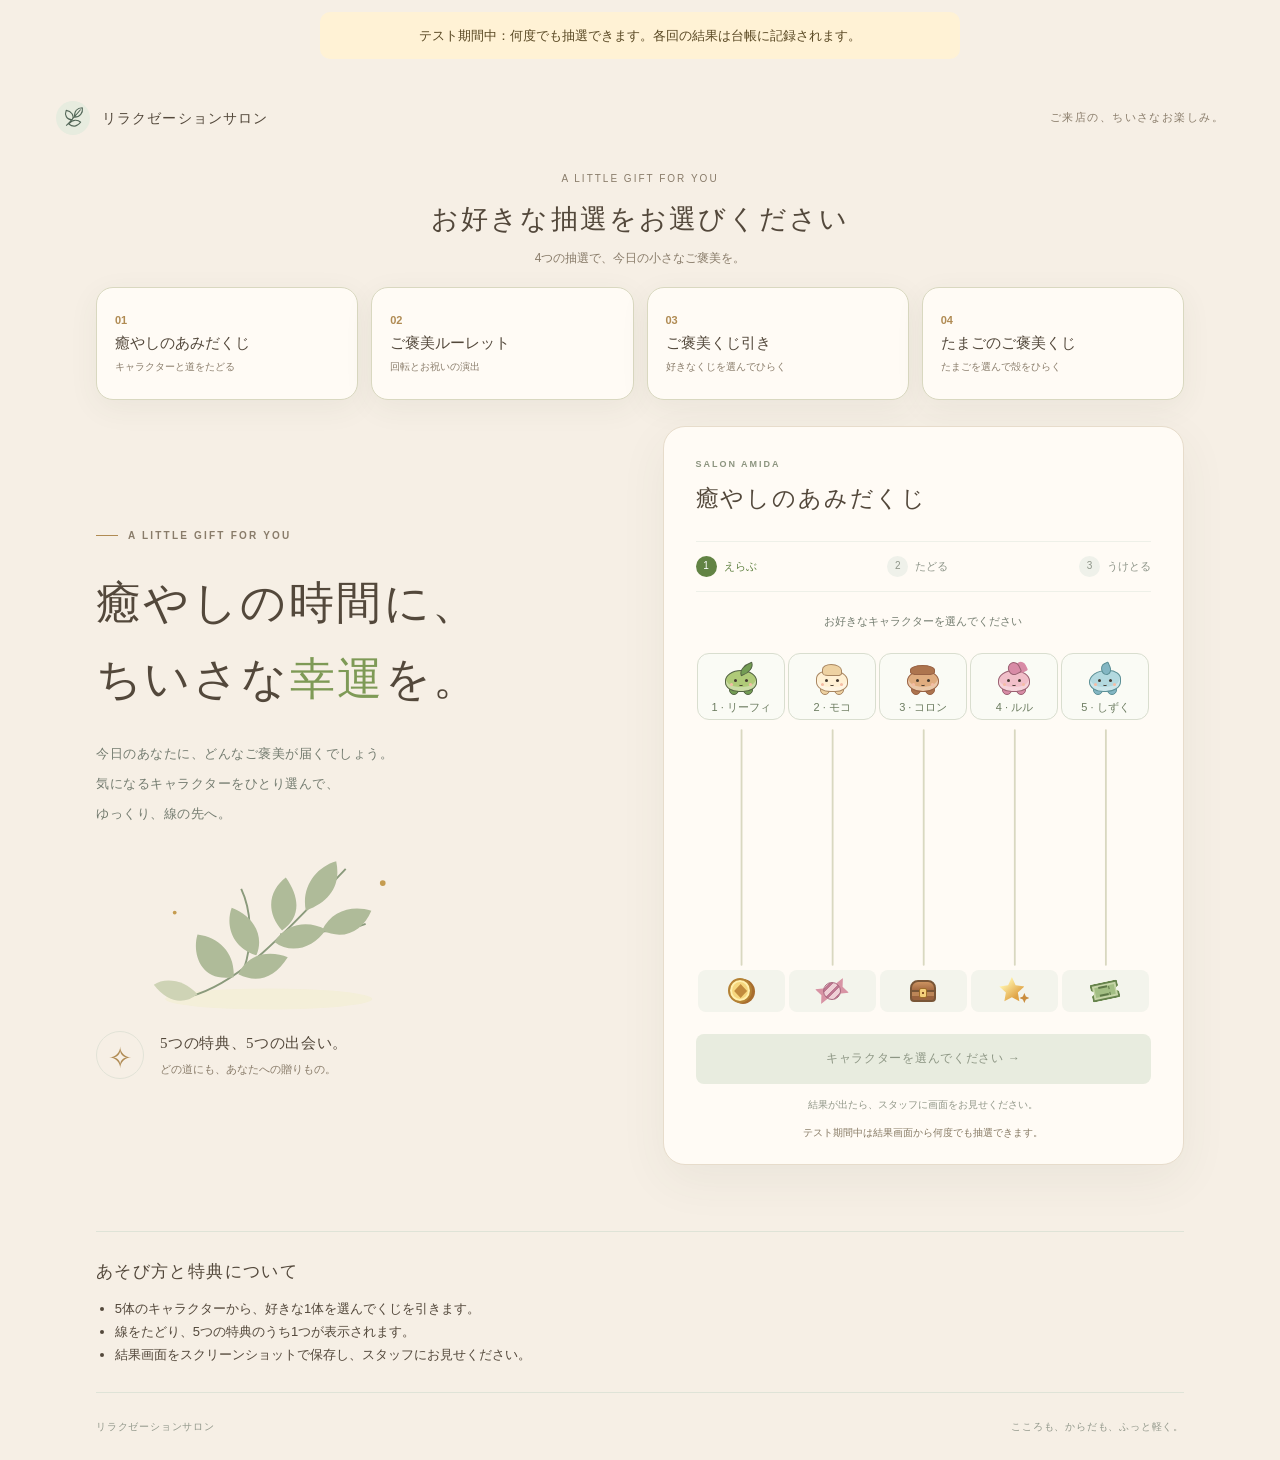
==== commit 7a5ff37e: "Enable repeatable test draws after confirmed results while preserving retry IDs" ====
--- a/index.html
+++ b/index.html
@@ -8,11 +8,11 @@
   <title>癒やしのあみだくじ</title>
   <link rel="icon" href="./leaf.svg" type="image/svg+xml">
   <link rel="stylesheet" href="./style.css">
-  <script src="./draw-log.js?v=20261119-json1" defer></script>
-  <script src="./config.js?v=20261119-json1" defer></script>
-  <script src="./amida.js?v=20261119-json1" defer></script>
-  <script src="./storage.js?v=20261119-json1" defer></script>
-  <script src="./app.js?v=20261119-json1" defer></script>
+  <script src="./draw-log.js?v=20261119-test2" defer></script>
+  <script src="./config.js?v=20261119-test2" defer></script>
+  <script src="./amida.js?v=20261119-test2" defer></script>
+  <script src="./storage.js?v=20261119-test2" defer></script>
+  <script src="./app.js?v=20261119-test2" defer></script>
 </head>
 <body>
   <header class="site-header">
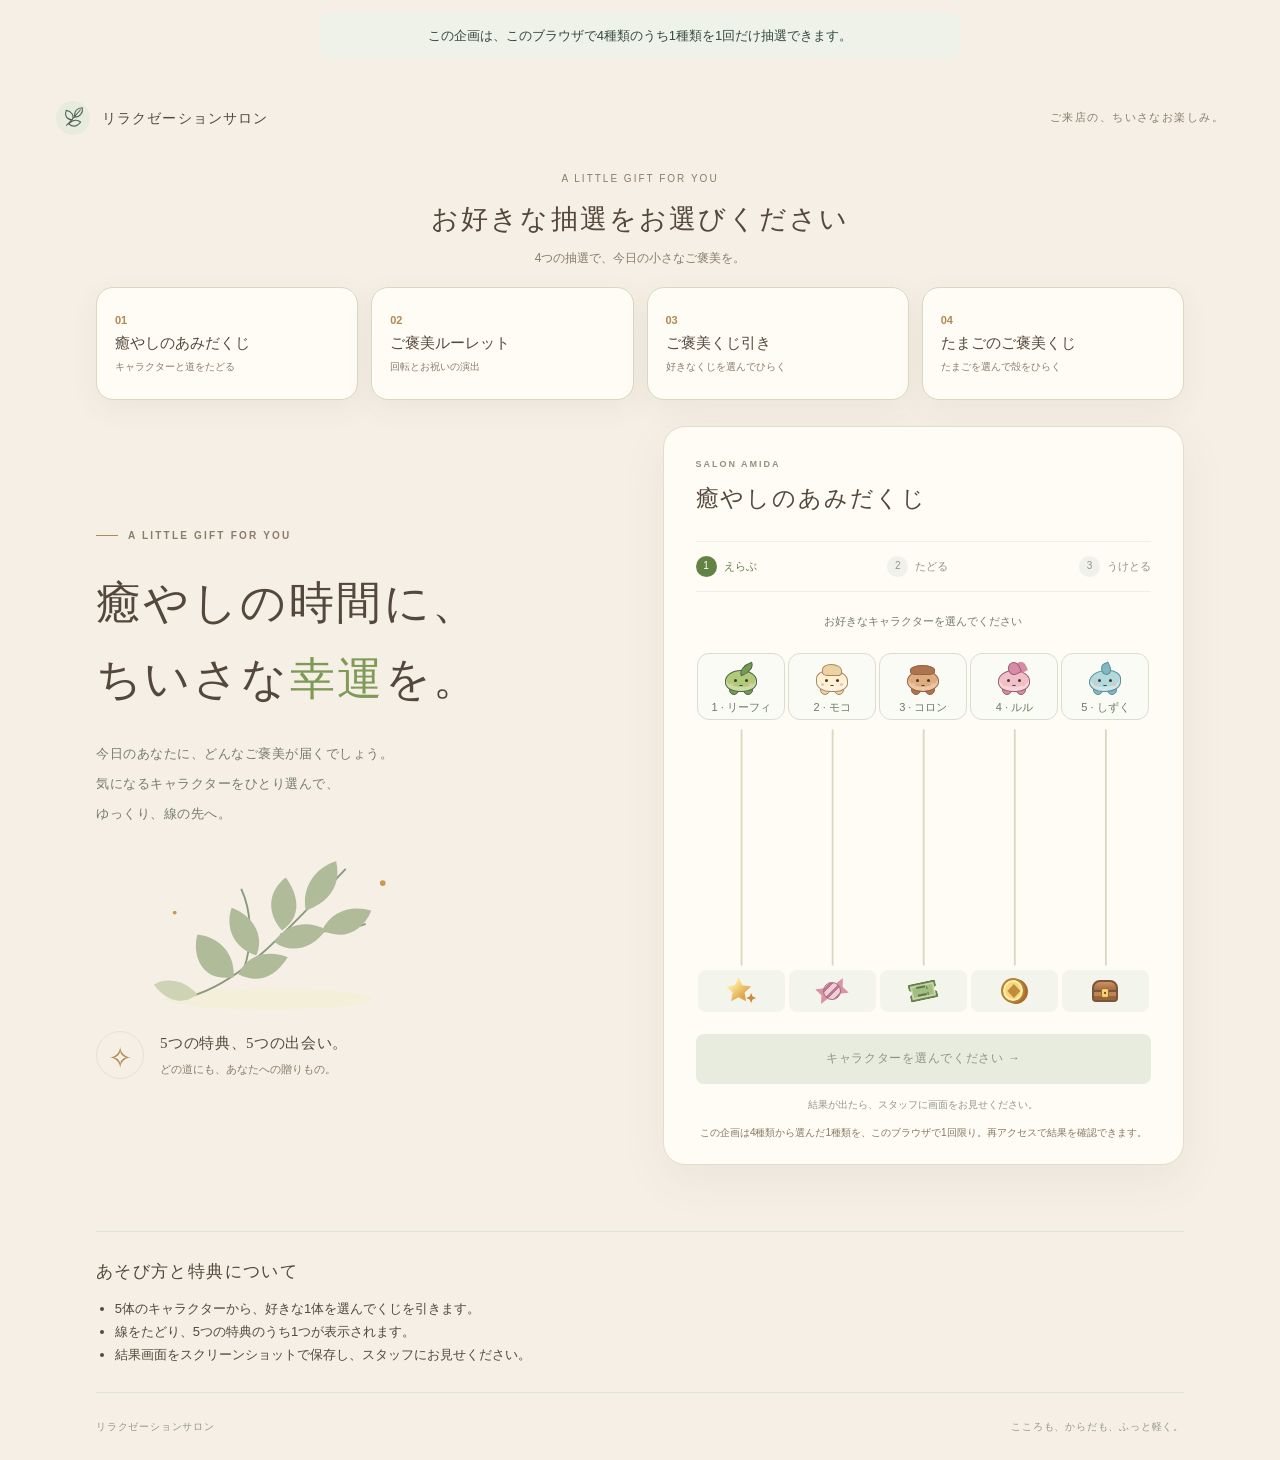
==== commit f03e4ed9: "Separate once-only participation for four-game and amida-only tag entry URLs" ====
--- a/index.html
+++ b/index.html
@@ -8,11 +8,11 @@
   <title>癒やしのあみだくじ</title>
   <link rel="icon" href="./leaf.svg" type="image/svg+xml">
   <link rel="stylesheet" href="./style.css">
-  <script src="./draw-log.js?v=20261119-test2" defer></script>
-  <script src="./config.js?v=20261119-test2" defer></script>
-  <script src="./amida.js?v=20261119-test2" defer></script>
-  <script src="./storage.js?v=20261119-test2" defer></script>
-  <script src="./app.js?v=20261119-test2" defer></script>
+  <script src="./draw-log.js?v=single20261120" defer></script>
+  <script src="./config.js?v=single20261120" defer></script>
+  <script src="./amida.js?v=single20261120" defer></script>
+  <script src="./storage.js?v=single20261120" defer></script>
+  <script src="./app.js?v=single20261120" defer></script>
 </head>
 <body>
   <header class="site-header">
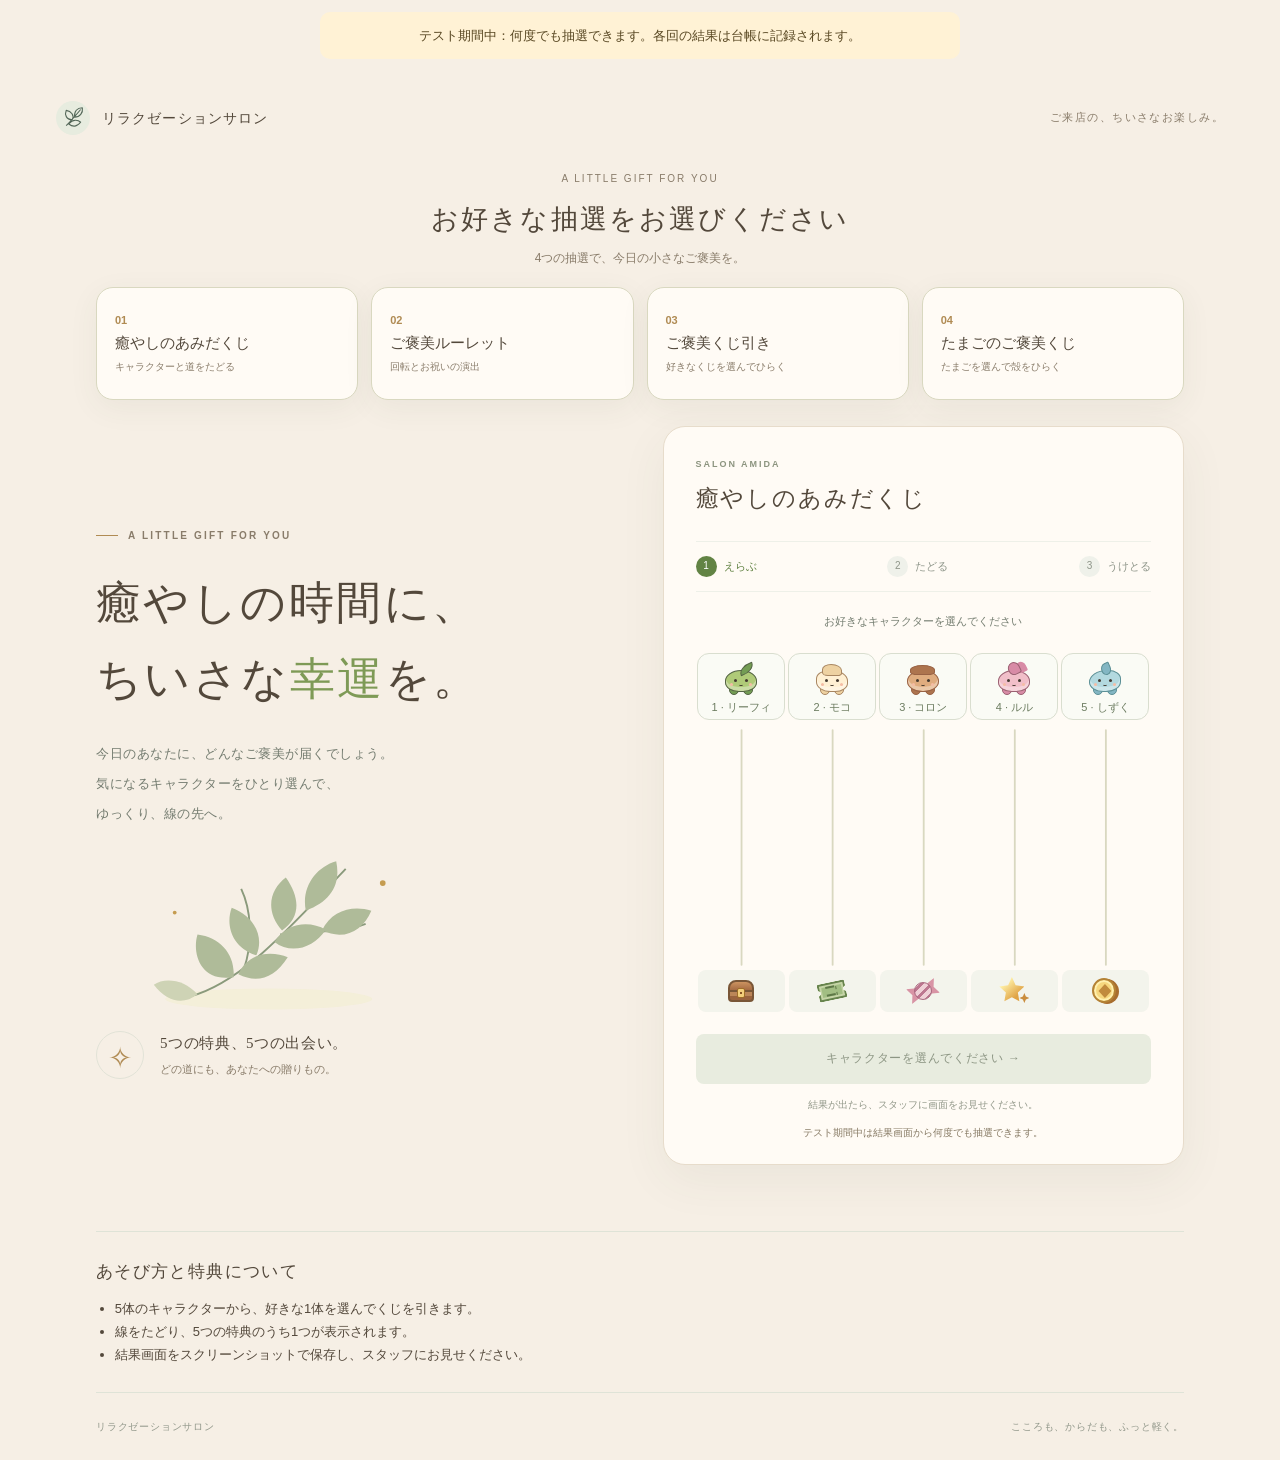
==== commit 299628bc: "Enable unlimited test draws for both isolated lottery projects" ====
--- a/index.html
+++ b/index.html
@@ -8,11 +8,11 @@
   <title>癒やしのあみだくじ</title>
   <link rel="icon" href="./leaf.svg" type="image/svg+xml">
   <link rel="stylesheet" href="./style.css">
-  <script src="./draw-log.js?v=single20261120" defer></script>
-  <script src="./config.js?v=single20261120" defer></script>
-  <script src="./amida.js?v=single20261120" defer></script>
-  <script src="./storage.js?v=single20261120" defer></script>
-  <script src="./app.js?v=single20261120" defer></script>
+  <script src="./draw-log.js?v=test20261122" defer></script>
+  <script src="./config.js?v=test20261122" defer></script>
+  <script src="./amida.js?v=test20261122" defer></script>
+  <script src="./storage.js?v=test20261122" defer></script>
+  <script src="./app.js?v=test20261122" defer></script>
 </head>
 <body>
   <header class="site-header">
